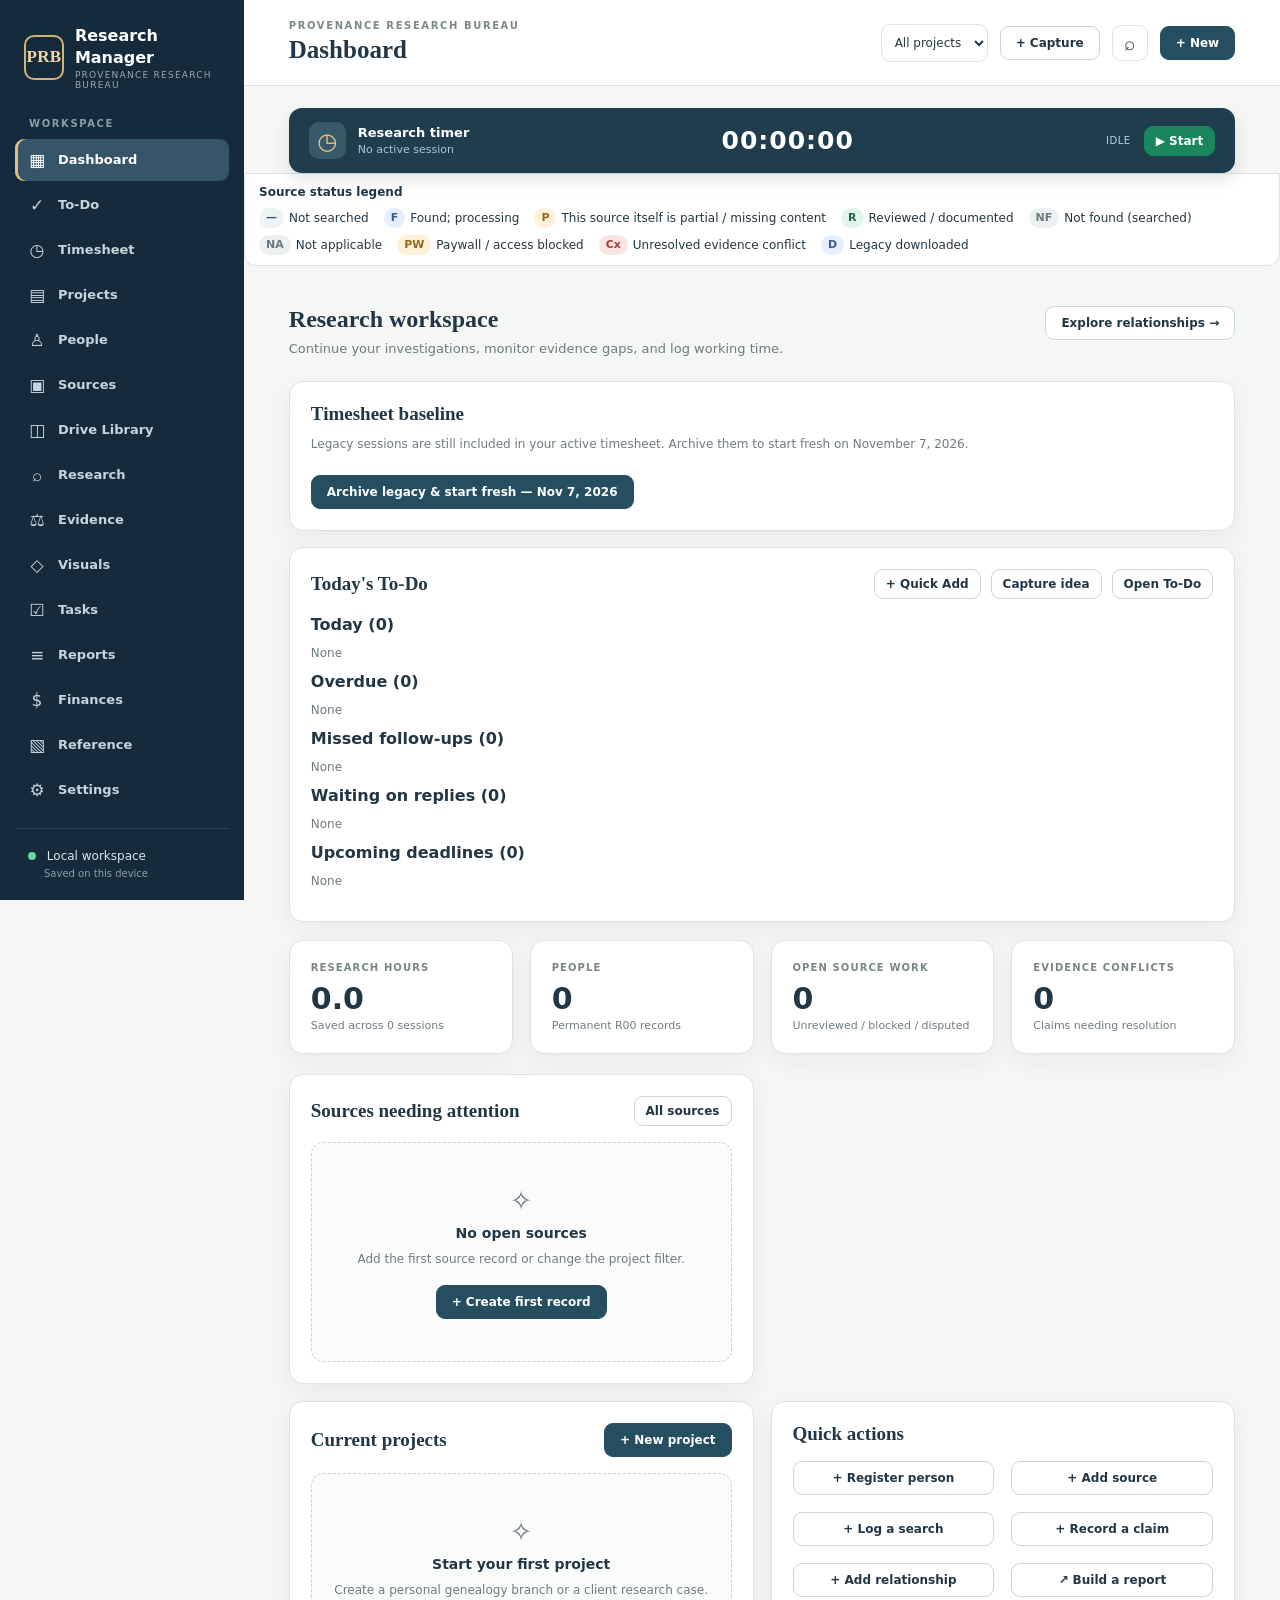
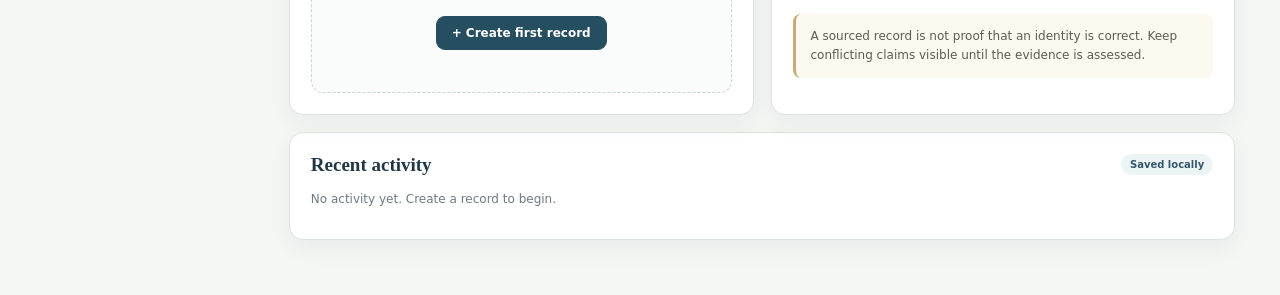
==== index.html @ 1e89c597 "Publish PRB Research Manager v1.5.4 independent release" ====
<!doctype html>
<html lang="en">
<head>
  <meta charset="utf-8">
  <meta name="viewport" content="width=device-width, initial-scale=1, viewport-fit=cover">
  <meta name="theme-color" content="#162c3f">
  <meta name="description" content="Offline-first genealogy research manager with time tracking, evidence, sources, and relationship diagrams.">
  <link rel="icon" href="icon-192.png" type="image/png">
  <link rel="manifest" href="manifest.webmanifest">
  <link rel="stylesheet" href="styles.css">
  <title>PRB Research Manager</title>
</head>
<body>
  <div class="shell">
    <aside class="sidebar" id="sidebar">
      <div class="brand"><span class="brandmark">PRB</span><span><strong>Research Manager</strong><small>PROVENANCE RESEARCH BUREAU</small></span></div>
      <div class="nav-caption">WORKSPACE</div>
      <nav id="nav" aria-label="Main sections"></nav>
      <div class="sidebar-foot"><span class="status-dot"></span> Local workspace <small id="saveStatus">Checking storage…</small></div>
    </aside>
    <div class="workarea">
      <header class="topbar">
        <div class="top-left"><button id="menuButton" aria-label="Open navigation" class="icon-btn mobile-menu">☰</button><div><div class="eyebrow">PROVENANCE RESEARCH BUREAU</div><h1 id="pageTitle">Dashboard</h1></div></div>
        <div class="top-actions"><select id="activeProject" aria-label="Active project"><option value="">All projects</option></select><button id="quickCaptureButton" class="btn" title="Capture a task or research idea">+ Capture</button><button id="globalSearchButton" class="icon-btn" title="Search records" aria-label="Search records">⌕</button><button id="newButton" class="btn primary">+ New</button></div>
      </header>
      <section id="timerBar" class="timerbar" aria-label="Research work timer">
        <div class="timer-ident"><span class="timer-icon">◷</span><div><strong>Research timer</strong><small id="timerContext">No active session</small></div></div>
        <div class="timer-value" id="timerValue" aria-live="off">00:00:00</div>
        <div class="timer-controls"><span class="timer-state" id="timerState">Idle</span><button class="btn small green" id="timerStart">▶ Start</button><button class="btn small ghost hidden" id="timerPause">Ⅱ Pause</button><button class="btn small ghost hidden" id="timerStop">■ Finish</button></div>
      </section>
      <div id="sourceStatusLegend" class="source-status-legend" aria-label="Source status code legend"></div>
      <main id="main" tabindex="-1"><noscript>This app needs JavaScript enabled.</noscript></main>
    </div>
  </div>
  <div class="overlay hidden" id="modalBackdrop"><div class="modal" role="dialog" aria-modal="true" aria-labelledby="modalTitle"><div class="modal-head"><h2 id="modalTitle">Edit record</h2><button class="icon-btn" id="closeModal" aria-label="Close dialog">✕</button></div><div id="modalBody"></div></div></div>
  <div class="toast" id="toast" role="status" aria-live="polite"></div>
  <script src="app.js" defer></script>
</body>
</html>
---- styles.css ----
:root{--ink:#213746;--muted:#6d7b83;--line:#dce3e2;--bg:#f5f7f5;--panel:#fff;--nav:#152b3c;--nav2:#203b4d;--accent:#315f70;--gold:#cba96f;--green:#167452;--red:#b54540;--blue:#3c6b99;--shadow:0 8px 24px rgba(18,42,54,.06);font-family:Inter,ui-sans-serif,system-ui,-apple-system,"Segoe UI",sans-serif;color:var(--ink);background:var(--bg);font-synthesis:none}*{box-sizing:border-box}body{margin:0;min-height:100vh}button,input,textarea,select{font:inherit}button{cursor:pointer}button:disabled{opacity:.44;cursor:not-allowed}a{color:var(--accent)}.hidden{display:none!important}.shell{display:flex;min-height:100vh}.sidebar{background:var(--nav);color:#dce6ea;width:244px;min-width:244px;display:flex;flex-direction:column;padding:25px 15px 16px;position:sticky;top:0;height:100vh;overflow:auto;z-index:9}.brand{display:flex;gap:11px;align-items:center;padding:0 9px 28px}.brandmark{display:grid;place-items:center;border:2px solid #d1b477;color:#edd7a5;border-radius:10px;height:45px;width:50px;font-family:Georgia,serif;font-weight:700;font-size:17px;letter-spacing:.3px}.brand strong{display:block;font-size:16px;line-height:1.4;color:white}.brand small{display:block;font-size:9px;letter-spacing:1.25px;opacity:.67}.nav-caption{font-size:10px;letter-spacing:1.6px;font-weight:700;color:#879eaa;padding:0 14px 10px}nav{display:grid;gap:3px}nav button{display:flex;gap:11px;align-items:center;text-align:left;border:0;background:none;color:#c6d5dc;padding:11px 12px;width:100%;font-size:13px;font-weight:600;border-radius:9px}nav button:hover{background:#2a4657}nav button.active{background:#365569;color:#fff;box-shadow:inset 3px 0 #dfbf7e}nav .sym{width:20px;font-size:17px;text-align:center;font-weight:400}.sidebar-foot{margin-top:auto;padding:20px 13px 5px;font-size:12px;border-top:1px solid #2c4555}.sidebar-foot small{display:block;color:#8ca0aa;margin:5px 0 0 16px}.status-dot{display:inline-block;background:#68d3a5;width:8px;height:8px;border-radius:50%;margin-right:7px}.workarea{flex:1;min-width:0}.topbar{background:var(--panel);height:86px;display:flex;align-items:center;justify-content:space-between;gap:12px;padding:17px clamp(18px,3.5vw,47px);border-bottom:1px solid var(--line)}.top-left,.top-actions{display:flex;align-items:center;gap:12px}.eyebrow{font-size:10px;color:#7b898c;letter-spacing:1.6px;font-weight:750}.topbar h1{font-family:Georgia,serif;font-size:25px;line-height:1.15;font-weight:600;margin:5px 0 0}.top-actions select{max-width:220px;border:1px solid var(--line);padding:10px 9px;border-radius:9px;background:#fff;font-size:12px}.icon-btn{border:1px solid var(--line);background:#fff;border-radius:9px;width:36px;height:36px;display:grid;place-items:center;color:var(--ink);font-size:19px}.icon-btn:hover{background:#f0f3f3}.mobile-menu{display:none}.btn{background:#fff;border:1px solid #cbd7d7;padding:9px 15px;border-radius:9px;font-weight:700;color:var(--ink);font-size:12px;white-space:nowrap}.btn:hover{background:#f0f4f3}.btn.primary{background:#254e61;border-color:#254e61;color:white}.btn.primary:hover{background:#1e3e50}.btn.green{background:#19865d;color:white;border-color:#19865d}.btn.ghost{background:transparent;color:inherit;border-color:#9bb0b5}.btn.gold{background:#cba96f;border-color:#cba96f;color:#142b38}.btn.danger{border-color:#cfb2ad;color:#963e39}.btn.small{padding:7px 11px;font-size:12px}.btn.plain{border:0;background:transparent;color:#386d7b}.timerbar{margin:22px clamp(18px,3.5vw,47px) 0;background:#203d4e;color:white;border-radius:13px;padding:14px 20px;display:flex;align-items:center;gap:20px;justify-content:space-between;box-shadow:0 7px 16px rgba(17,39,51,.12);position:sticky;top:9px;z-index:7}.timer-ident{display:flex;align-items:center;gap:12px;min-width:160px}.timer-ident strong{font-size:13px;display:block}.timer-ident small{font-size:11px;display:block;color:#adc4d0;margin-top:3px;max-width:220px;white-space:nowrap;text-overflow:ellipsis;overflow:hidden}.timer-icon{display:grid;place-items:center;width:37px;height:37px;border-radius:10px;background:#38596a;color:#e9c686;font-size:23px}.timer-value{font-size:25px;font-variant-numeric:tabular-nums;font-weight:700;letter-spacing:1px}.timer-controls{display:flex;align-items:center;gap:7px}.timer-state{font-size:10px;letter-spacing:.5px;text-transform:uppercase;color:#b5d3dc;margin-right:6px}.timerbar.running .timer-value{color:#b2edce}.timerbar.paused .timer-value{color:#f2d39e}main{padding:24px clamp(18px,3.5vw,47px) 55px;max-width:1800px}.page-intro{display:flex;align-items:flex-start;justify-content:space-between;gap:16px;margin:0 0 22px}.page-intro h2{font-family:Georgia,serif;font-size:24px;font-weight:600;margin:0 0 6px}.page-intro p{color:var(--muted);line-height:1.5;font-size:13px;margin:0;max-width:710px}.section-title{font-family:Georgia,serif;font-size:19px;font-weight:600;margin:0}.muted{color:var(--muted)}.small-text{font-size:12px}.tiny{font-size:10px}.grid{display:grid;gap:17px}.stats{grid-template-columns:repeat(4,minmax(0,1fr));margin-bottom:20px}.cols-2{grid-template-columns:repeat(2,minmax(0,1fr))}.cols-3{grid-template-columns:repeat(3,minmax(0,1fr))}.card{background:var(--panel);border:1px solid var(--line);border-radius:14px;padding:21px;box-shadow:var(--shadow);min-width:0}.metric-label{text-transform:uppercase;font-size:10px;letter-spacing:1.1px;font-weight:800;color:#78868a}.metric-number{font-size:30px;font-weight:740;font-variant-numeric:tabular-nums;margin:8px 0 3px}.metric-foot{color:var(--muted);font-size:11px}.flex{display:flex;align-items:center;gap:10px}.split{display:flex;align-items:center;justify-content:space-between;gap:12px}.flex-wrap{flex-wrap:wrap}.stack{display:grid;gap:12px}.block-heading{margin-bottom:16px}.pill{display:inline-block;font-size:10px;font-weight:700;padding:5px 9px;background:#edf4f5;color:#35576a;border-radius:100px;white-space:nowrap}.pill.R,.pill.Complete,.pill.Completed,.pill.Confirmed{background:#e2f5e9;color:#216847}.pill.Cx,.pill.Disputed,.pill.Overdue{background:#f9e5e0;color:#a53f37}.pill.P,.pill.PW,.pill.Blocked,.pill.Possible{background:#fff1d7;color:#92691f}.pill.D,.pill.F,.pill.InProgress,.pill.Running{background:#e5efff;color:#365e9a}.pill.NF,.pill.NA,.pill.NotStarted,.pill.Paused{background:#ecf0f1;color:#687980}.toolbar{display:flex;gap:8px;align-items:center;justify-content:space-between;margin:12px 0 17px;flex-wrap:wrap}.toolbar .search{flex:1;min-width:190px;max-width:380px}.search,input,textarea,select{border:1px solid #cbd9da;border-radius:9px;background:#fff;color:var(--ink);outline-color:#548c9c}input,textarea,select{padding:10px 11px;max-width:100%}textarea{resize:vertical;min-height:82px}.search{padding:11px 12px}.table-wrap{overflow:auto;border:1px solid var(--line);border-radius:11px}.data-table{border-collapse:collapse;background:#fff;font-size:12px;width:100%;min-width:625px}.data-table thead{background:#f1f5f3}.data-table th{text-align:left;font-size:10px;letter-spacing:.5px;text-transform:uppercase;color:#63757e;font-weight:800;padding:13px 14px;white-space:nowrap}.data-table td{border-top:1px solid #ebefee;padding:13px 14px;vertical-align:top}.data-table tr:hover td{background:#fafcfc}.data-table .main-cell{font-weight:700;color:#213a47}.link-btn{border:0;background:none;padding:0;color:#2a6979;font-size:12px;text-align:left;text-decoration:underline;text-underline-offset:3px}.link-btn:hover{color:#154856}.soft-row{display:flex;align-items:center;justify-content:space-between;gap:13px;padding:12px 0;border-top:1px solid #edf0ef}.soft-row:first-of-type{border-top:0}.soft-row strong{font-size:13px;display:block}.soft-row small{display:block;margin-top:4px;color:var(--muted);font-size:11px}.empty{display:grid;justify-items:center;gap:9px;padding:42px 20px;color:var(--muted);text-align:center;border:1px dashed #cbd5d6;border-radius:12px;background:#fafcfc}.empty .empty-icon{font-size:27px}.empty strong{color:var(--ink);font-size:14px}.empty p{font-size:12px;margin:0;max-width:380px;line-height:1.5}.empty .btn{margin-top:8px}.form-grid{display:grid;grid-template-columns:repeat(2,minmax(0,1fr));gap:13px}.field{display:flex;flex-direction:column;gap:5px;min-width:0}.field label{font-size:11px;font-weight:750;color:#516773}.field.full{grid-column:1/-1}.field .hint{font-size:10px;color:var(--muted)}.check-option{display:flex;align-items:center;gap:7px;font-size:12px}.check-option input{margin:0;accent-color:#275466}.checks{display:grid;grid-template-columns:repeat(2,1fr);gap:8px;max-height:180px;overflow:auto;padding:10px;border:1px solid var(--line);border-radius:9px}.modal-back{background:rgba(12,30,40,.56)}.overlay{position:fixed;inset:0;background:rgba(10,28,39,.56);z-index:30;display:grid;place-items:center;padding:15px}.modal{width:min(780px,100%);max-height:min(90vh,920px);overflow:auto;background:#fff;border-radius:16px;box-shadow:0 21px 75px rgba(6,31,43,.24)}.modal-head{position:sticky;top:0;background:white;padding:17px 23px;border-bottom:1px solid var(--line);display:flex;justify-content:space-between;align-items:center;z-index:2}.modal-head h2{font-family:Georgia,serif;font-size:21px;font-weight:500;margin:0}.modal form,.modal-body{padding:22px}.modal-foot{display:flex;justify-content:flex-end;gap:8px;border-top:1px solid var(--line);padding-top:18px;margin-top:18px}.toast{position:fixed;bottom:24px;right:24px;max-width:360px;padding:13px 17px;border-radius:9px;background:#193a4a;color:white;box-shadow:0 12px 38px #1d3b4a33;font-size:12px;z-index:40;opacity:0;pointer-events:none;transform:translateY(10px);transition:.18s}.toast.show{opacity:1;transform:translateY(0)}.callout{border-left:3px solid #c9ac75;padding:13px 15px;background:#fcf9f1;border-radius:8px;color:#5f5b4e;font-size:12px;line-height:1.6}.callout.warning{background:#fff6ed;border-color:#d98a45;color:#845837}.tagline{border-bottom:1px solid var(--line);padding-bottom:12px;margin:0 0 15px}.timeline{position:relative;padding-left:21px}.timeline:before{content:"";position:absolute;left:7px;top:7px;bottom:7px;width:2px;background:#c7dadb}.time-entry{position:relative;padding:0 0 21px 16px}.time-entry:before{content:"";position:absolute;left:-19px;top:5px;width:12px;height:12px;border:3px solid #6b9bab;border-radius:50%;background:#fff}.time-entry h4{margin:0 0 3px;font-size:13px}.time-entry p{margin:0 0 4px;font-size:11px;color:var(--muted)}.chips{display:flex;flex-wrap:wrap;gap:6px}.tabstrip{display:flex;gap:4px;overflow:auto;border-bottom:1px solid var(--line);margin:0 0 17px;padding-bottom:8px}.tabstrip button{font-weight:650;font-size:12px;padding:9px 11px;border:0;border-radius:8px;background:transparent;color:#687982;white-space:nowrap}.tabstrip button.active{background:#dcebec;color:#254f60}.graph-viewport{overflow:auto;border:1px solid var(--line);border-radius:11px;background:#f9fcfb;min-height:270px}.graph-viewport svg{display:block;min-width:650px;margin:auto}.graph-node{cursor:pointer}.graph-node:hover rect,.graph-node:hover circle{filter:brightness(1.12)}.graph-edge-label{font-size:9px;fill:#687a85}.report-sheet{background:#fff;color:#28363b;padding:32px;max-width:850px;margin:18px auto;border:1px solid var(--line);box-shadow:0 10px 28px #233a4a14;line-height:1.5;font-family:Georgia,"Times New Roman",serif;font-size:14px}.report-sheet h2{font-family:Georgia,serif;border-bottom:2px solid #223f50;padding-bottom:12px}.report-sheet h3{margin-top:25px}.report-sheet p{margin:9px 0}.report-sheet table{border-collapse:collapse;width:100%;font-size:12px}.report-sheet td,.report-sheet th{border:1px solid #c4cfd0;padding:8px;text-align:left}.settings-grid{display:grid;grid-template-columns:repeat(2,1fr);gap:16px}.help-icon{display:grid;place-items:center;border-radius:11px;width:44px;height:44px;background:#e9f0ef;font-size:22px;color:#32677a;margin-bottom:9px}.keyboard{font-size:11px;background:#ecf1f1;padding:2px 5px;border-radius:4px;border:1px solid #d5e0de}.attachment{display:inline-flex;gap:7px;align-items:center;padding:8px;border:1px solid var(--line);border-radius:8px;font-size:11px;max-width:100%;overflow:hidden}.bar-track{height:7px;background:#ebefec;border-radius:20px;overflow:hidden;margin:10px 0}.bar-progress{background:#3f8078;height:100%;border-radius:20px}.safe-link{word-break:break-word}.wide{width:100%}@media(max-width:1180px){.stats{grid-template-columns:repeat(2,minmax(0,1fr))}.sidebar{width:206px;min-width:206px}.timer-state{display:none}}@media(max-width:770px){.sidebar{position:fixed;left:-255px;top:0;bottom:0;transition:left .2s;width:242px;min-width:242px;box-shadow:16px 0 40px #0003}.sidebar.open{left:0}.mobile-menu{display:grid}.topbar{height:auto;min-height:76px;padding:13px 15px}.topbar h1{font-size:22px}.top-actions{gap:6px}.top-actions select{max-width:140px;font-size:11px}.top-actions .btn{padding:9px 10px}.eyebrow{font-size:8px}.timerbar{margin:10px 12px 0;padding:11px 12px;flex-wrap:wrap;gap:10px;top:6px}.timer-ident{min-width:145px;flex:1}.timer-value{font-size:22px}.timer-controls{justify-content:flex-end;width:100%}.timer-controls .btn{flex:1}main{padding:18px 12px 50px}.card{padding:16px}.stats{gap:10px}.metric-number{font-size:24px}.cols-2,.cols-3{grid-template-columns:1fr}.page-intro{flex-wrap:wrap}.page-intro h2{font-size:21px}.modal{max-height:95vh}.modal form,.modal-body{padding:15px}.modal-head{padding:14px 15px}.form-grid,.checks{grid-template-columns:1fr}.settings-grid{grid-template-columns:1fr}.report-sheet{padding:18px}}@media(max-width:440px){.top-actions select{max-width:100px}.top-actions #globalSearchButton{display:none}.timer-ident{min-width:0}.timer-value{font-size:20px}.timer-icon{width:30px;height:30px}.metric-label{font-size:9px}.metric-number{font-size:22px}}@media print{body{background:white!important}.sidebar,.topbar,.timerbar,.page-intro,.toolbar,.tabstrip,.no-print,.toast,.overlay{display:none!important}.workarea{width:100%}main{padding:0!important}.report-sheet{margin:0!important;max-width:none!important;box-shadow:none!important;border:0!important;padding:5px!important}.report-sheet table{page-break-inside:auto}.report-sheet tr{page-break-inside:avoid}body *{visibility:hidden}#reportOutput,#reportOutput *{visibility:visible}#reportOutput{position:absolute;inset:0;display:block}}
@media print{body.print-visual *{visibility:hidden}body.print-visual #main,body.print-visual #main *,body.print-visual .graph-viewport,body.print-visual .graph-viewport *{visibility:visible!important}body.print-visual #main{position:absolute;top:0;left:0;right:0}body.print-visual .graph-viewport{overflow:visible;border:0}body.print-visual #main .no-print,body.print-visual #main button{display:none!important}}
@media(max-width:440px){.topbar{flex-wrap:wrap}.top-left{width:100%}.top-actions{width:100%;justify-content:flex-end}.top-actions select{flex:1;max-width:none}.top-actions #globalSearchButton{display:grid}.top-actions .btn{padding:9px 12px}}

/* Compact source status legend directly below timer, preserved from live revision */
.source-status-legend{margin:0 0 16px;padding:10px 14px;border:1px solid var(--line);border-radius:0 0 12px 12px;background:var(--panel);font-size:12px;line-height:1.45}
.source-status-legend>strong{display:block;margin-bottom:7px}
.source-legend-items{display:flex;flex-wrap:wrap;gap:7px 15px}
.source-legend-item{display:inline-flex;align-items:center;gap:5px;white-space:nowrap}
.source-legend-item .pill{font-size:11px;padding:2px 7px}

/* PRB standalone source bio and expense tally */
.source-related-tools{border:1px solid var(--line);background:var(--bg);border-radius:12px;padding:14px;margin:0 0 15px}
.source-related-tools .split{align-items:start}.source-related-tools p{margin:4px 0 8px}.source-bio-panel{margin:12px 0;padding:12px;background:var(--panel);border:1px solid var(--line);border-radius:9px;max-height:320px;overflow:auto}.bio-details{display:grid;grid-template-columns:repeat(auto-fit,minmax(190px,1fr));gap:9px 15px}.bio-details div{min-width:0}.bio-details dt{font-size:11px;font-weight:700;color:var(--muted)}.bio-details dd{margin:2px 0 0;font-size:13px;white-space:pre-wrap;overflow-wrap:anywhere}.expense-quick-panel{margin-top:13px;padding:10px;border-top:1px solid var(--line)}.expense-quick-panel summary{cursor:pointer}

/* Person record document inventory: manual checkboxes, not research completion claims. */
.person-documents{border:1px solid var(--line);border-radius:12px;padding:15px;margin:4px 0;min-width:0}
.person-documents legend{padding:0 7px;color:var(--ink)}
.document-check-group{padding:12px 0;border-top:1px solid var(--line)}
.document-check-group h4{margin:0 0 9px;font-size:13px}
.document-check-grid{display:grid;grid-template-columns:repeat(auto-fit,minmax(195px,1fr));gap:8px}
.document-check-grid .check-option{font-size:12px;display:flex;align-items:start;gap:7px}
.document-check-grid input{margin-top:3px}
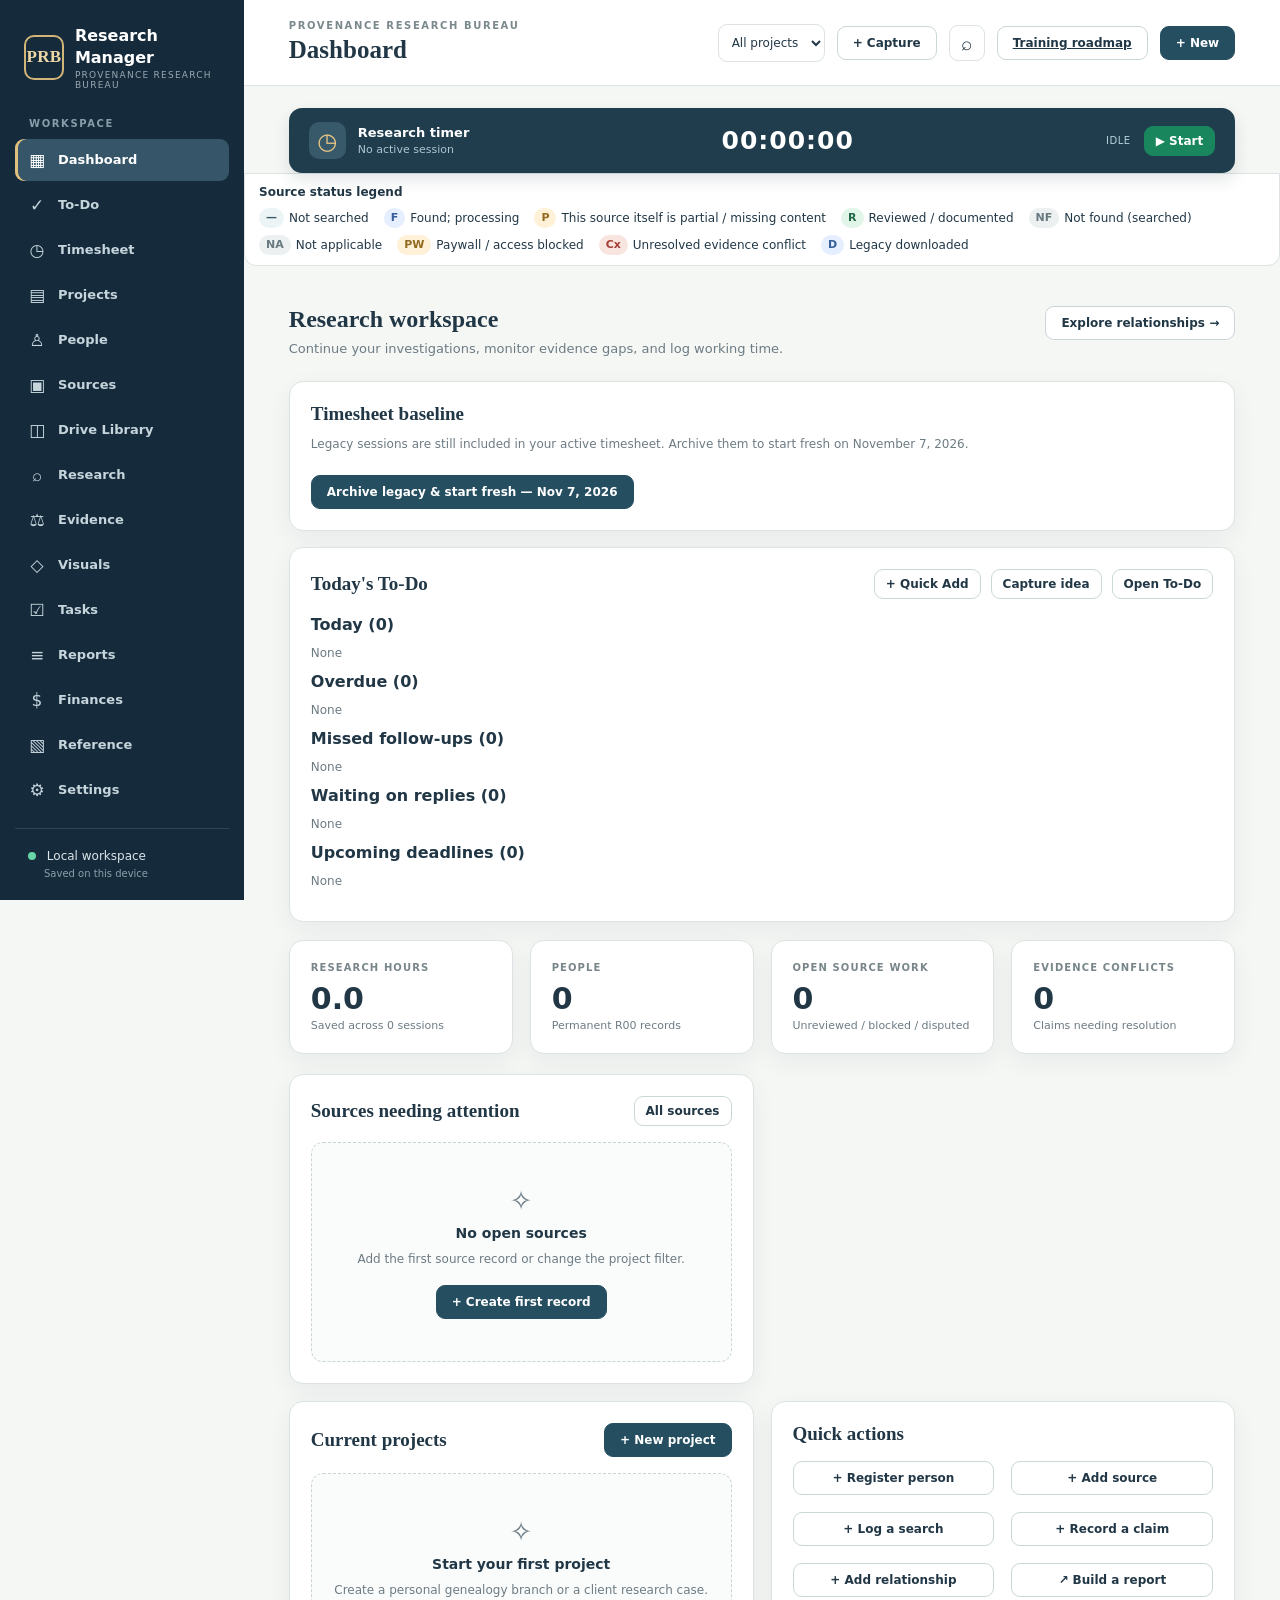
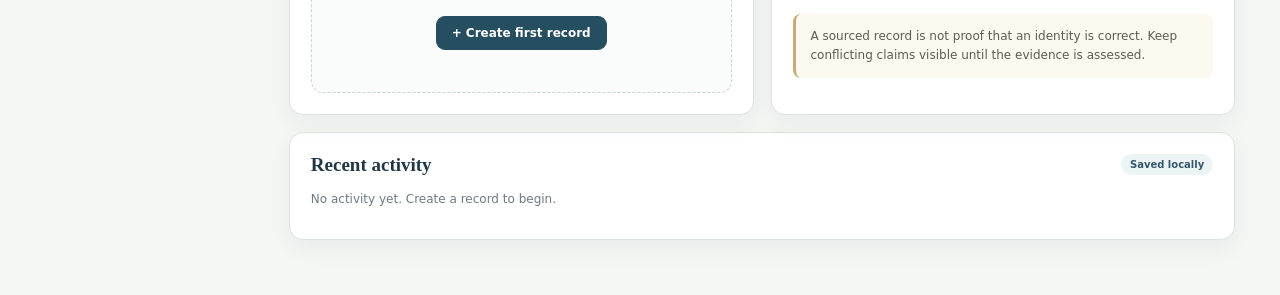
==== commit 91a644de: "Link the published PRB training agenda from Research Manager" ====
--- a/index.html
+++ b/index.html
@@ -21,7 +21,7 @@
     <div class="workarea">
       <header class="topbar">
         <div class="top-left"><button id="menuButton" aria-label="Open navigation" class="icon-btn mobile-menu">☰</button><div><div class="eyebrow">PROVENANCE RESEARCH BUREAU</div><h1 id="pageTitle">Dashboard</h1></div></div>
-        <div class="top-actions"><select id="activeProject" aria-label="Active project"><option value="">All projects</option></select><button id="quickCaptureButton" class="btn" title="Capture a task or research idea">+ Capture</button><button id="globalSearchButton" class="icon-btn" title="Search records" aria-label="Search records">⌕</button><button id="newButton" class="btn primary">+ New</button></div>
+        <div class="top-actions"><select id="activeProject" aria-label="Active project"><option value="">All projects</option></select><button id="quickCaptureButton" class="btn" title="Capture a task or research idea">+ Capture</button><button id="globalSearchButton" class="icon-btn" title="Search records" aria-label="Search records">⌕</button><a class="btn" href="./prb-training.html" title="PRB weekly training agenda">Training roadmap</a><button id="newButton" class="btn primary">+ New</button></div>
       </header>
       <section id="timerBar" class="timerbar" aria-label="Research work timer">
         <div class="timer-ident"><span class="timer-icon">◷</span><div><strong>Research timer</strong><small id="timerContext">No active session</small></div></div>
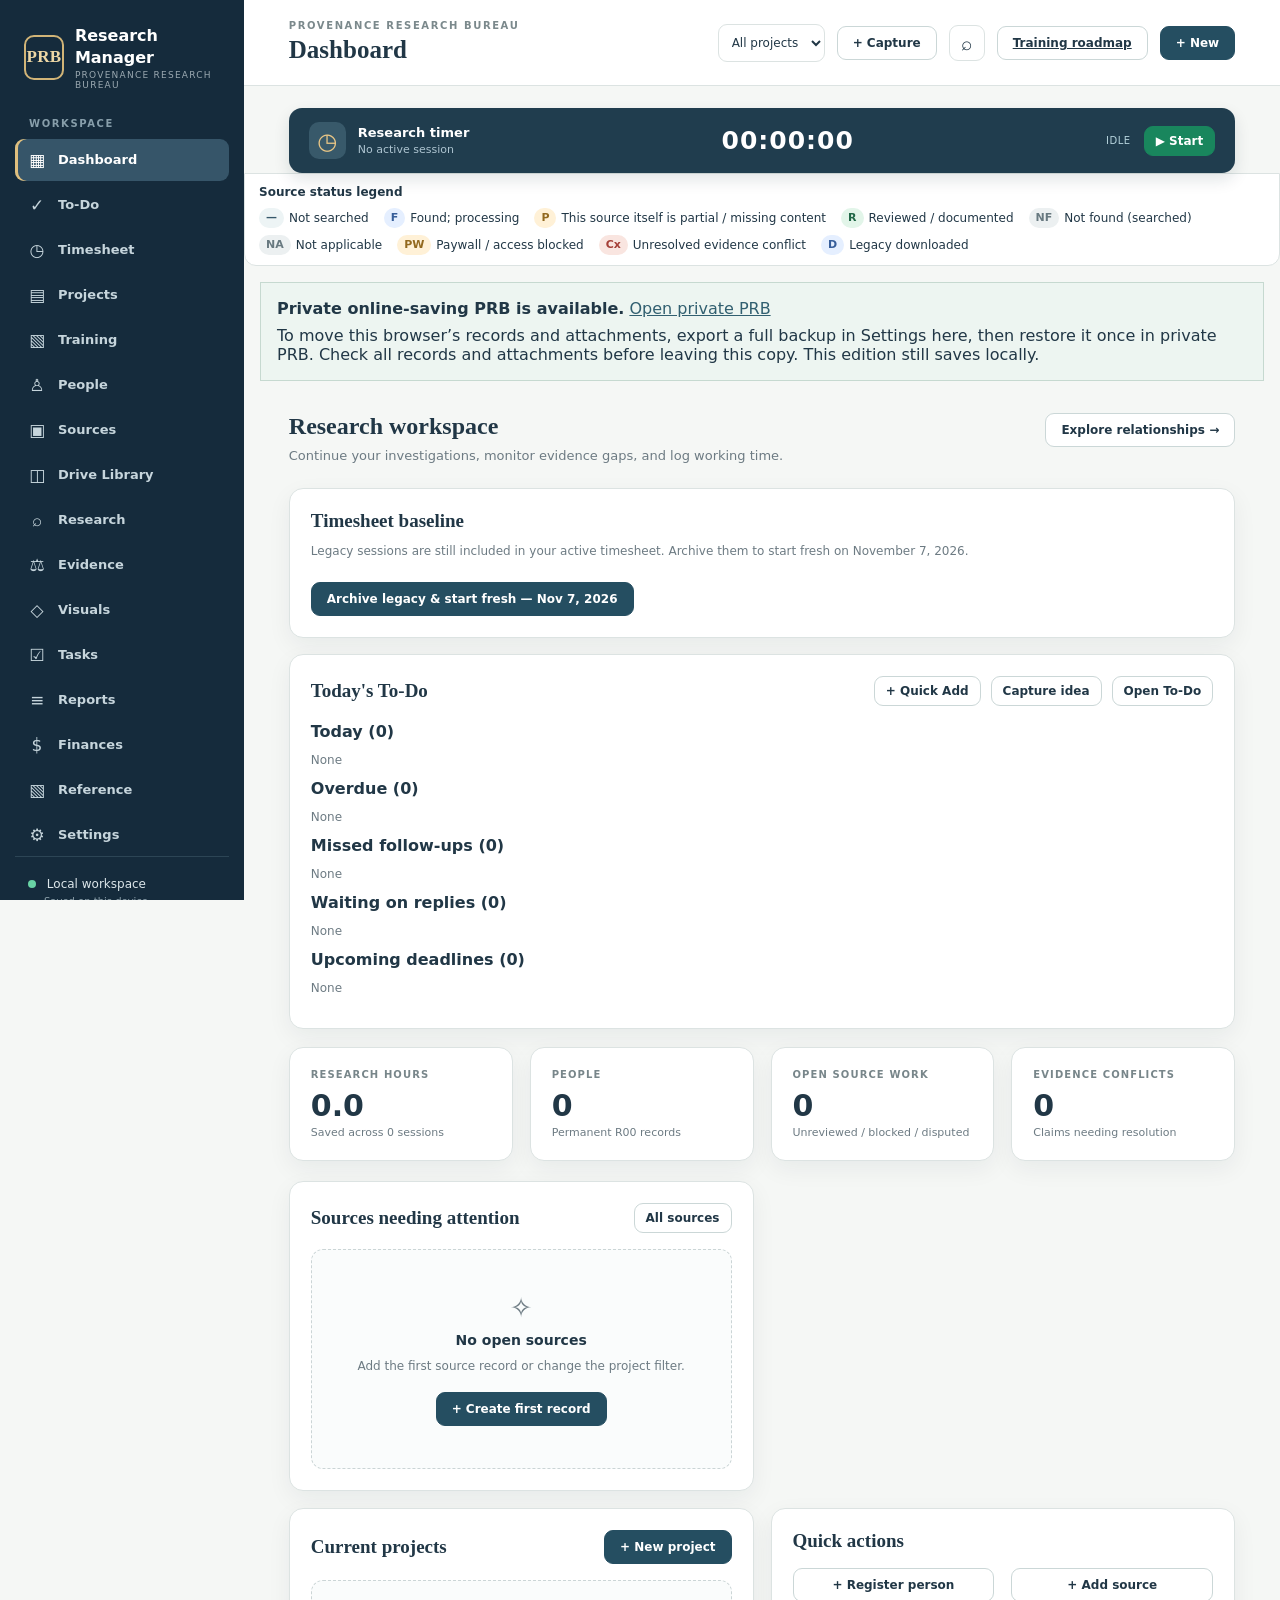
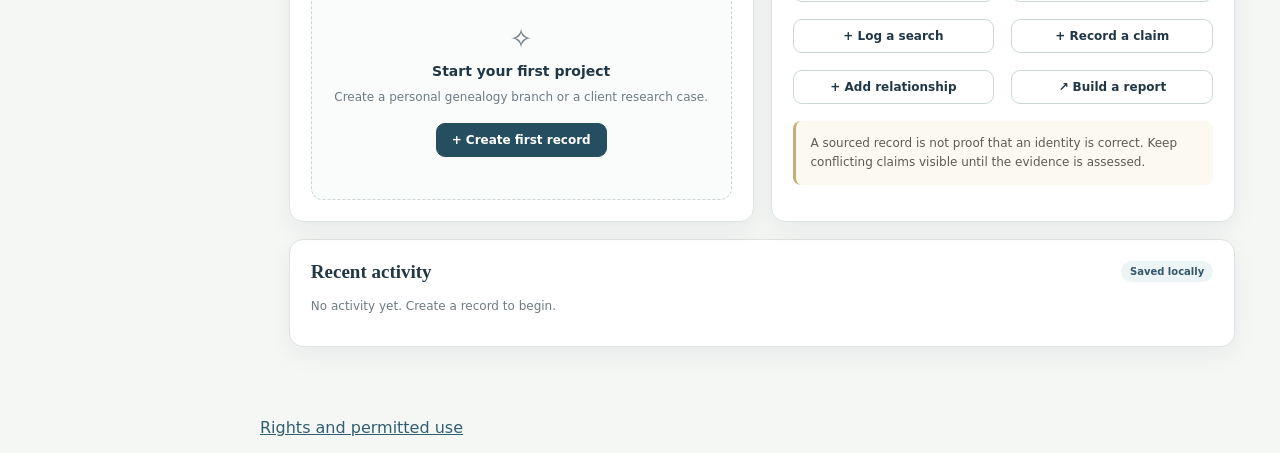
==== commit 1243a2dd: "Add PRB usage notice and safe link to private online-saving edition; preserve local data" ====
--- a/index.html
+++ b/index.html
@@ -29,7 +29,7 @@
         <div class="timer-controls"><span class="timer-state" id="timerState">Idle</span><button class="btn small green" id="timerStart">▶ Start</button><button class="btn small ghost hidden" id="timerPause">Ⅱ Pause</button><button class="btn small ghost hidden" id="timerStop">■ Finish</button></div>
       </section>
       <div id="sourceStatusLegend" class="source-status-legend" aria-label="Source status code legend"></div>
-      <main id="main" tabindex="-1"><noscript>This app needs JavaScript enabled.</noscript></main>
+      <aside class="prb-private-upgrade" aria-label="Private online-saving edition"><strong>Private online-saving PRB is available.</strong> <a href="https://prb-private-workspace.chrisgtx.chatgpt.site" target="_blank" rel="noopener">Open private PRB</a><p>To move this browser’s records and attachments, export a full backup in Settings here, then restore it once in private PRB. Check all records and attachments before leaving this copy. This edition still saves locally.</p></aside><main id="main" tabindex="-1"><noscript>This app needs JavaScript enabled.</noscript></main><footer class="app-rights"><a href="rights.html">Rights and permitted use</a></footer>
     </div>
   </div>
   <div class="overlay hidden" id="modalBackdrop"><div class="modal" role="dialog" aria-modal="true" aria-labelledby="modalTitle"><div class="modal-head"><h2 id="modalTitle">Edit record</h2><button class="icon-btn" id="closeModal" aria-label="Close dialog">✕</button></div><div id="modalBody"></div></div></div>
--- a/styles.css
+++ b/styles.css
@@ -21,3 +21,5 @@
 .document-check-grid{display:grid;grid-template-columns:repeat(auto-fit,minmax(195px,1fr));gap:8px}
 .document-check-grid .check-option{font-size:12px;display:flex;align-items:start;gap:7px}
 .document-check-grid input{margin-top:3px}
+
+.prb-private-upgrade{padding:1rem;background:#edf5f1;border:1px solid #c6d9d0;margin:.5rem 1rem}.prb-private-upgrade p{margin:.5rem 0 0}.app-rights{padding:1rem}.app-rights a{text-decoration:underline}
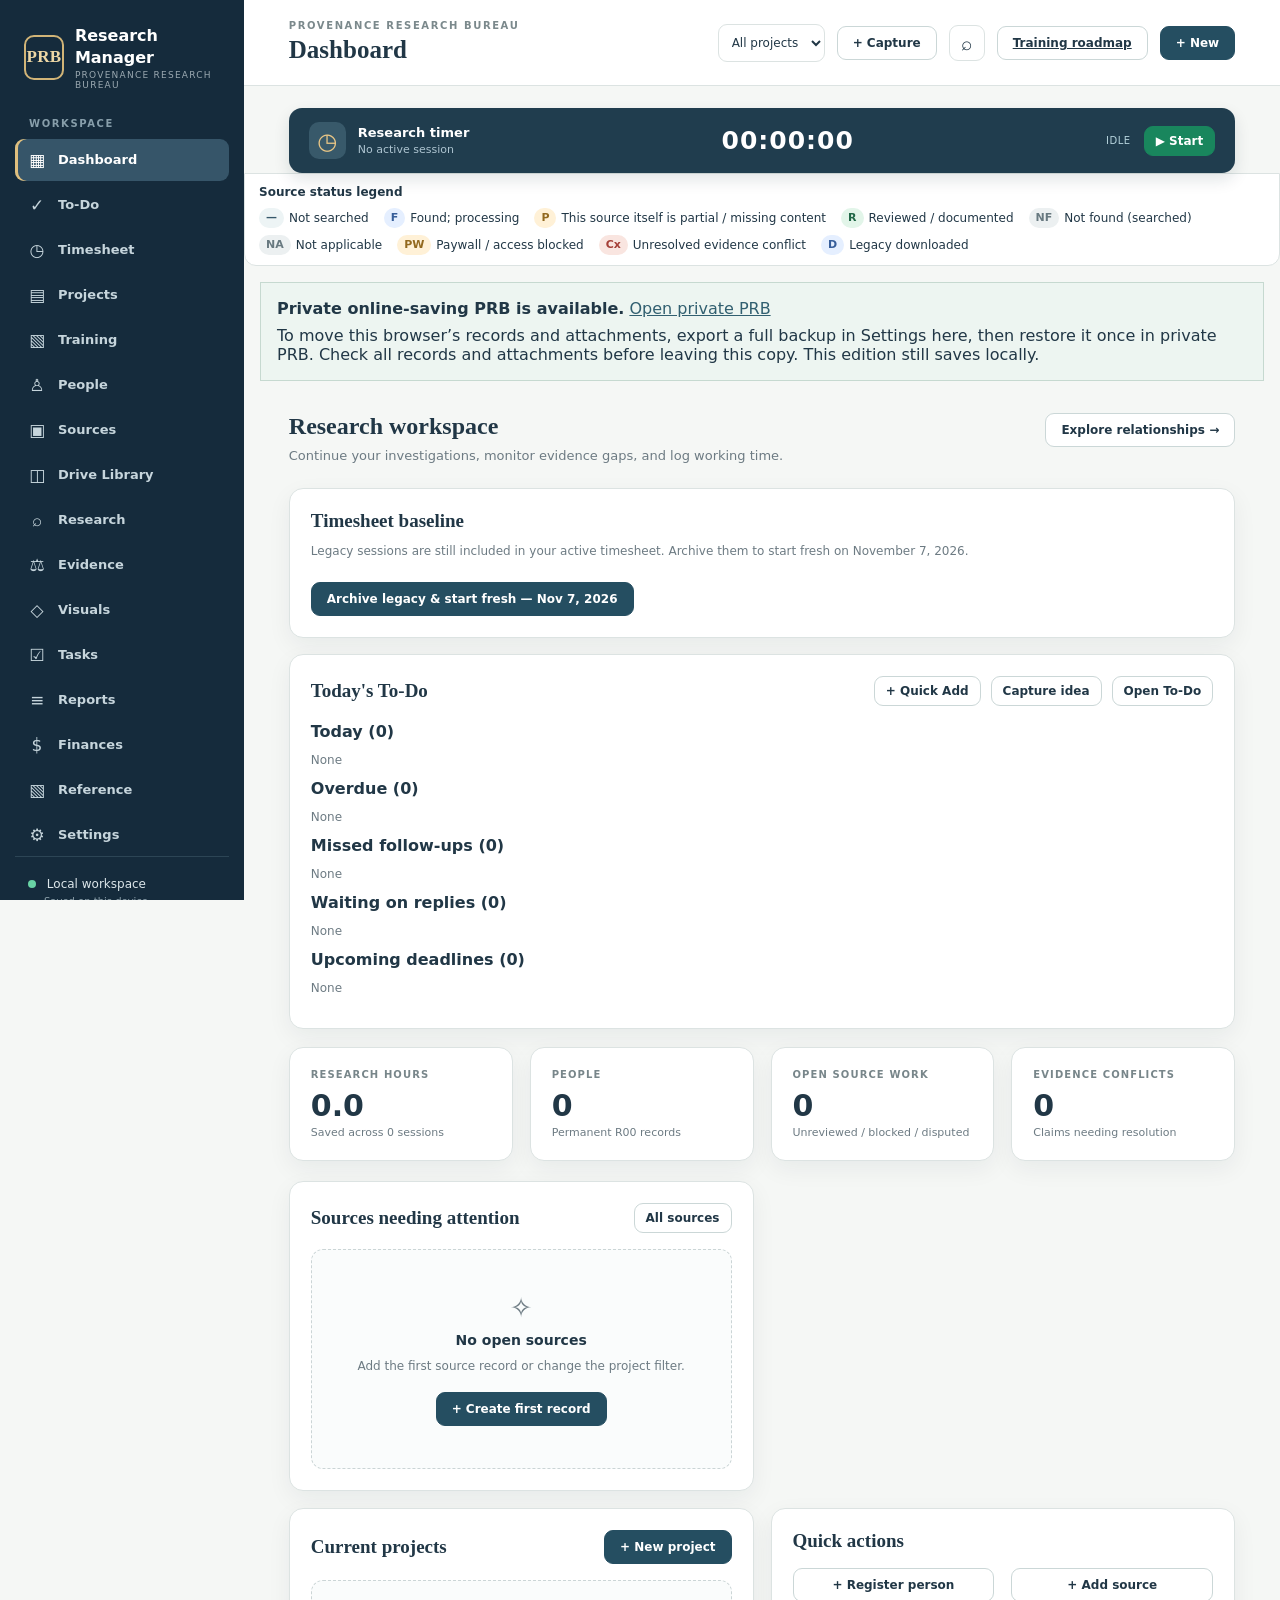
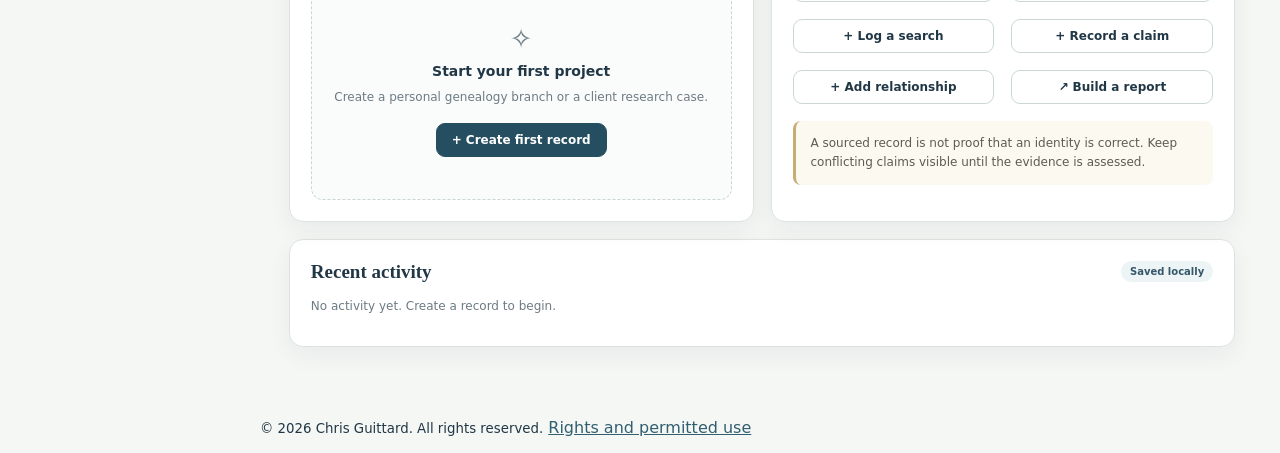
==== commit 4e3008c5: "Name Chris Guittard in PRB copyright notices; preserve app and user data" ====
--- a/index.html
+++ b/index.html
@@ -29,7 +29,7 @@
         <div class="timer-controls"><span class="timer-state" id="timerState">Idle</span><button class="btn small green" id="timerStart">▶ Start</button><button class="btn small ghost hidden" id="timerPause">Ⅱ Pause</button><button class="btn small ghost hidden" id="timerStop">■ Finish</button></div>
       </section>
       <div id="sourceStatusLegend" class="source-status-legend" aria-label="Source status code legend"></div>
-      <aside class="prb-private-upgrade" aria-label="Private online-saving edition"><strong>Private online-saving PRB is available.</strong> <a href="https://prb-private-workspace.chrisgtx.chatgpt.site" target="_blank" rel="noopener">Open private PRB</a><p>To move this browser’s records and attachments, export a full backup in Settings here, then restore it once in private PRB. Check all records and attachments before leaving this copy. This edition still saves locally.</p></aside><main id="main" tabindex="-1"><noscript>This app needs JavaScript enabled.</noscript></main><footer class="app-rights"><a href="rights.html">Rights and permitted use</a></footer>
+      <aside class="prb-private-upgrade" aria-label="Private online-saving edition"><strong>Private online-saving PRB is available.</strong> <a href="https://prb-private-workspace.chrisgtx.chatgpt.site" target="_blank" rel="noopener">Open private PRB</a><p>To move this browser’s records and attachments, export a full backup in Settings here, then restore it once in private PRB. Check all records and attachments before leaving this copy. This edition still saves locally.</p></aside><main id="main" tabindex="-1"><noscript>This app needs JavaScript enabled.</noscript></main><footer class="app-rights"><small>© 2026 Chris Guittard. All rights reserved.</small> <a href="rights.html">Rights and permitted use</a></footer>
     </div>
   </div>
   <div class="overlay hidden" id="modalBackdrop"><div class="modal" role="dialog" aria-modal="true" aria-labelledby="modalTitle"><div class="modal-head"><h2 id="modalTitle">Edit record</h2><button class="icon-btn" id="closeModal" aria-label="Close dialog">✕</button></div><div id="modalBody"></div></div></div>
